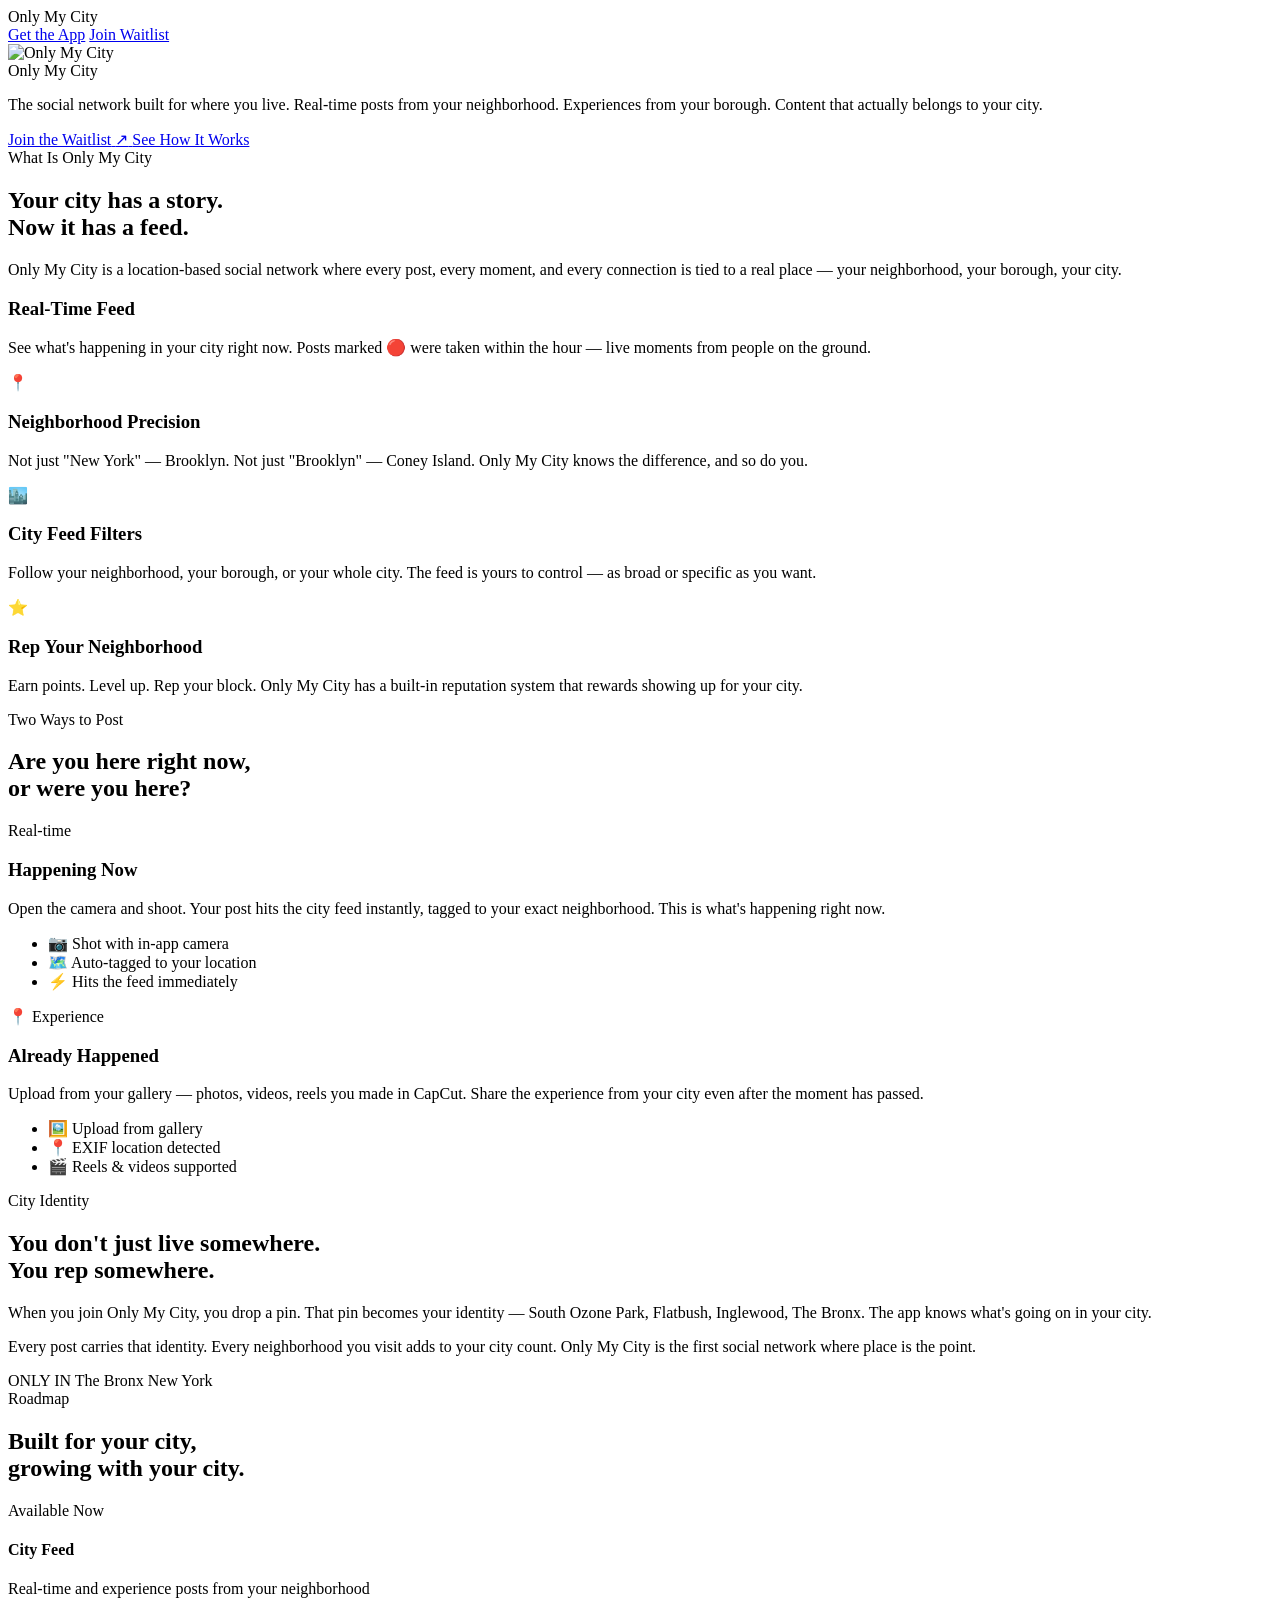
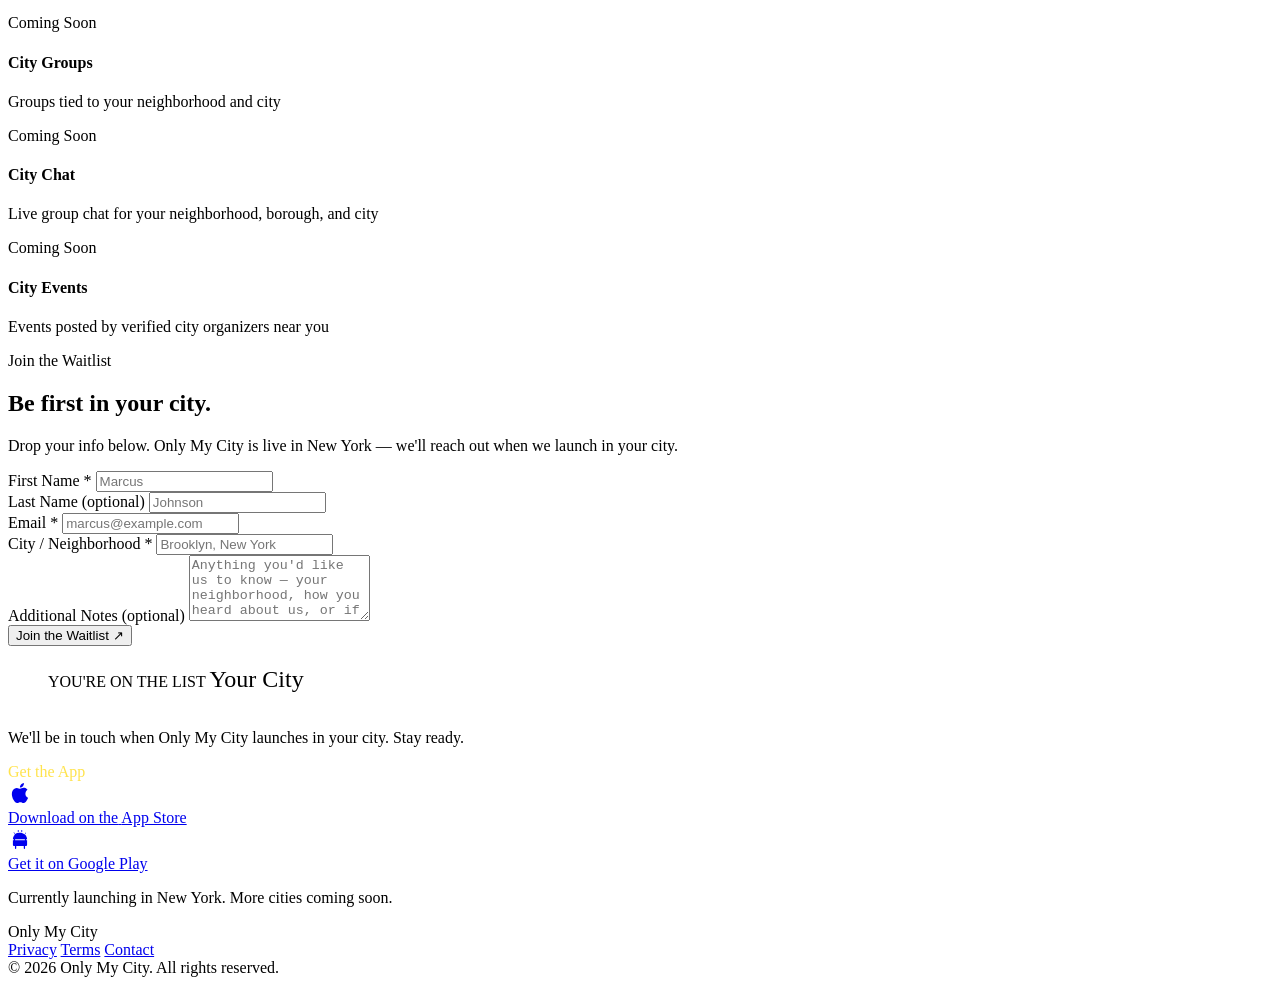
==== public/index.html @ d9947f93 "Initial" ====
<!DOCTYPE html>
<html lang="en">
<head>
	<meta name="generator" content="Hugo 0.159.0"><script src="/livereload.js?mindelay=10&amp;v=2&amp;port=1313&amp;path=livereload" data-no-instant defer></script>
  <meta charset="UTF-8" />
  <meta name="viewport" content="width=device-width, initial-scale=1.0" />
  <meta name="description" content="Only My City — the social network built for your city. Real-time posts, neighborhood feeds, and local experiences." />
  <title>Only My City — Only My City</title>
  <link rel="preconnect" href="https://fonts.googleapis.com" />
  <link href="https://fonts.googleapis.com/css2?family=Inter:wght@300;400;500&display=swap" rel="stylesheet" />
  <link rel="stylesheet" href="/css/style.css" />
</head>
<body>
  


<nav class="nav">
  <div class="nav-inner">
    <div class="nav-logo">Only My City</div>
    <div class="nav-cta">
      <a href="#download" class="btn-nav-ghost">Get the App</a>
      <a href="#waitlist" class="btn-nav">Join Waitlist</a>
    </div>
  </div>
</nav>


<section class="hero">
  <div class="hero-bg">  </div>
  <div class="hero-inner">
    <div class="hero-logo-wrap">
      <img src="/images/logo.png" alt="Only My City" class="hero-logo" />
      <div class="hero-logo-text">Only My City</div>
    </div>
    <p class="hero-sub">
      The social network built for where you live. Real-time posts from your neighborhood. Experiences from your borough. Content that actually belongs to your city.
    </p>
    <div class="hero-actions">
      <a href="#waitlist" class="btn-primary">
        <span>Join the Waitlist</span>
        <span class="btn-arrow">↗</span>
      </a>
      <a href="#how" class="btn-ghost">See How It Works</a>
    </div>
  </div>
    </div>
  </div>
</section>


<section class="what" id="how">
  <div class="container">
    <div class="section-label">What Is Only My City</div>
    <h2 class="section-title">Your city has a story.<br>Now it has a feed.</h2>
    <p class="section-sub">Only My City is a location-based social network where every post, every moment, and every connection is tied to a real place — your neighborhood, your borough, your city.</p>

    <div class="features-grid">
      <div class="feature-card">
        <div class="feature-icon">
          <span class="rt-dot-lg"></span>
        </div>
        <h3>Real-Time Feed</h3>
        <p>See what's happening in your city right now. Posts marked 🔴 were taken within the hour — live moments from people on the ground.</p>
      </div>
      <div class="feature-card">
        <div class="feature-icon">📍</div>
        <h3>Neighborhood Precision</h3>
        <p>Not just "New York" — Brooklyn. Not just "Brooklyn" — Coney Island. Only My City knows the difference, and so do you.</p>
      </div>
      <div class="feature-card">
        <div class="feature-icon">🏙️</div>
        <h3>City Feed Filters</h3>
        <p>Follow your neighborhood, your borough, or your whole city. The feed is yours to control — as broad or specific as you want.</p>
      </div>
      <div class="feature-card">
        <div class="feature-icon">⭐</div>
        <h3>Rep Your Neighborhood</h3>
        <p>Earn points. Level up. Rep your block. Only My City has a built-in reputation system that rewards showing up for your city.</p>
      </div>
    </div>
  </div>
</section>


<section class="types">
  <div class="container">
    <div class="section-label">Two Ways to Post</div>
    <h2 class="section-title">Are you here right now,<br>or were you here?</h2>
    <div class="types-grid">
      <div class="type-card type-rt">
        <div class="type-badge">
          <span class="rt-dot-lg"></span>
          <span>Real-time</span>
        </div>
        <h3>Happening Now</h3>
        <p>Open the camera and shoot. Your post hits the city feed instantly, tagged to your exact neighborhood. This is what's happening right now.</p>
        <ul>
          <li>📷 Shot with in-app camera</li>
          <li>🗺️ Auto-tagged to your location</li>
          <li>⚡ Hits the feed immediately</li>
        </ul>
      </div>
      <div class="type-card type-exp">
        <div class="type-badge type-badge-exp">
          <span>📍</span>
          <span>Experience</span>
        </div>
        <h3>Already Happened</h3>
        <p>Upload from your gallery — photos, videos, reels you made in CapCut. Share the experience from your city even after the moment has passed.</p>
        <ul>
          <li>🖼️ Upload from gallery</li>
          <li>📍 EXIF location detected</li>
          <li>🎬 Reels & videos supported</li>
        </ul>
      </div>
    </div>
  </div>
</section>


<section class="identity">
  <div class="container">
    <div class="identity-inner">
      <div class="identity-text">
        <div class="section-label">City Identity</div>
        <h2>You don't just live somewhere.<br>You rep somewhere.</h2>
        <p>When you join Only My City, you drop a pin. That pin becomes your identity — South Ozone Park, Flatbush, Inglewood, The Bronx. The app knows what's going on in your city.</p>
        <p>Every post carries that identity. Every neighborhood you visit adds to your city count. Only My City is the first social network where place is the point.</p>
      </div>
      <div class="identity-visual">
        <div class="sign-outer">
          <div class="sign-inner">
            <div class="bolt bolt-tl"></div>
            <div class="bolt bolt-tr"></div>
            <div class="bolt bolt-bl"></div>
            <div class="bolt bolt-br"></div>
            <span class="sign-label">ONLY IN</span>
            <span class="sign-city" id="identityCity">The Bronx</span>
            <span class="sign-sub" id="identitySub">New York</span>
          </div>
        </div>
      </div>
    </div>
  </div>
</section>


<section class="coming">
  <div class="container">
    <div class="section-label">Roadmap</div>
    <h2 class="section-title">Built for your city,<br>growing with your city.</h2>
    <div class="roadmap-grid">
      <div class="roadmap-item roadmap-live">
        <div class="roadmap-tag">Available Now</div>
        <h4>City Feed</h4>
        <p>Real-time and experience posts from your neighborhood</p>
      </div>
      <div class="roadmap-item">
        <div class="roadmap-tag">Coming Soon</div>
        <h4>City Groups</h4>
        <p>Groups tied to your neighborhood and city</p>
      </div>
      <div class="roadmap-item">
        <div class="roadmap-tag">Coming Soon</div>
        <h4>City Chat</h4>
        <p>Live group chat for your neighborhood, borough, and city</p>
      </div>
      <div class="roadmap-item">
        <div class="roadmap-tag">Coming Soon</div>
        <h4>City Events</h4>
        <p>Events posted by verified city organizers near you</p>
      </div>
    </div>
  </div>
</section>



<section class="waitlist" id="waitlist">
  <div class="container">
    <div class="waitlist-inner">
      <div class="section-label">Join the Waitlist</div>
      <h2 class="section-title">Be first in your city.</h2>
      <p class="section-sub">Drop your info below. Only My City is live in New York — we'll reach out when we launch in your city.</p>

      <form class="waitlist-form" id="waitlistForm">
        <div class="form-grid">

          <div class="form-field">
            <label class="form-label">First Name <span class="required">*</span></label>
            <input
              type="text"
              name="firstName"
              class="form-input"
              placeholder="Marcus"
              required
            />
          </div>

          <div class="form-field">
            <label class="form-label">Last Name <span class="optional">(optional)</span></label>
            <input
              type="text"
              name="lastName"
              class="form-input"
              placeholder="Johnson"
            />
          </div>

          <div class="form-field">
            <label class="form-label">Email <span class="required">*</span></label>
            <input
              type="email"
              name="email"
              class="form-input"
              placeholder="marcus@example.com"
              required
            />
          </div>

          <div class="form-field">
            <label class="form-label">City / Neighborhood <span class="required">*</span></label>
            <input
              type="text"
              name="city"
              class="form-input"
              placeholder="Brooklyn, New York"
              required
            />
          </div>

          <div class="form-field form-field-full">
            <label class="form-label">Additional Notes <span class="optional">(optional)</span></label>
            <textarea
              name="notes"
              class="form-input form-textarea"
              placeholder="Anything you'd like us to know — your neighborhood, how you heard about us, or if you want to talk to us..."
              rows="4"
            ></textarea>
          </div>

        </div>

        <div class="form-submit-wrap">
          <button type="submit" class="btn-submit" id="submitBtn">
            <span id="submitText">Join the Waitlist</span>
            <span class="btn-arrow">↗</span>
          </button>
        </div>

        <div class="form-success" id="formSuccess">
          <div class="success-sign">
            <div class="sign-outer" style="display:inline-block">
              <div class="sign-inner" style="padding: 20px 40px; min-width: auto;">
                <div class="bolt bolt-tl"></div>
                <div class="bolt bolt-tr"></div>
                <div class="bolt bolt-bl"></div>
                <div class="bolt bolt-br"></div>
                <span class="sign-label">YOU'RE ON THE LIST</span>
                <span class="sign-city" style="font-size:24px" id="successCity">Your City</span>
              </div>
            </div>
          </div>
          <p class="success-text">We'll be in touch when Only My City launches in your city. Stay ready.</p>
        </div>

      </form>
    </div>
  </div>
</section>


<section class="download" id="download">
  <div class="download-bg">  </div>
  <div class="container">
    <div class="download-inner">
      <div class="section-label" style="color:rgba(255,215,0,0.7)">Get the App</div>
      <div class="download-actions">
        <a href="#" class="store-btn store-ios">
          <div class="store-icon">
            <svg viewBox="0 0 24 24" fill="currentColor" width="24" height="24"><path d="M18.71 19.5c-.83 1.24-1.71 2.45-3.05 2.47-1.34.03-1.77-.79-3.29-.79-1.53 0-2 .77-3.27.82-1.31.05-2.3-1.32-3.14-2.53C4.25 17 2.94 12.45 4.7 9.39c.87-1.52 2.43-2.48 4.12-2.51 1.28-.02 2.5.87 3.29.87.78 0 2.26-1.07 3.8-.91.65.03 2.47.26 3.64 1.98-.09.06-2.17 1.28-2.15 3.81.03 3.02 2.65 4.03 2.68 4.04-.03.07-.42 1.44-1.38 2.83M13 3.5c.73-.83 1.94-1.46 2.94-1.5.13 1.17-.34 2.35-1.04 3.19-.69.85-1.83 1.51-2.95 1.42-.15-1.15.41-2.35 1.05-3.11z"/></svg>
          </div>
          <div class="store-text">
            <span class="store-label">Download on the</span>
            <span class="store-name">App Store</span>
          </div>
        </a>
        <a href="#" class="store-btn store-android">
          <div class="store-icon">
            <svg viewBox="0 0 24 24" fill="currentColor" width="24" height="24"><path d="M17.523 15.341c-.354 0-.64-.286-.64-.64V8.91c0-.354.286-.64.64-.64.353 0 .64.286.64.64v5.791c0 .354-.287.64-.64.64m-11.046 0c-.354 0-.64-.286-.64-.64V8.91c0-.354.286-.64.64-.64.353 0 .64.286.64.64v5.791c0 .354-.287.64-.64.64M6.741 7.2l-1.03-1.786a.22.22 0 0 1 .08-.302.222.222 0 0 1 .302.08L7.15 6.99A6.928 6.928 0 0 1 12 5.867c1.745 0 3.332.643 4.55 1.694l1.057-1.868a.222.222 0 0 1 .302-.08c.107.062.144.2.08.302L16.96 7.7C18.27 8.817 19.1 10.448 19.1 12.27H4.9c0-1.82.83-3.451 1.841-4.57M9.571 4.063a.748.748 0 1 1 1.497 0 .748.748 0 0 1-1.497 0m3.361 0a.748.748 0 1 1 1.497 0 .748.748 0 0 1-1.497 0M4.9 13.226h14.2v4.476c0 .69-.56 1.25-1.25 1.25h-.8v2.41a.64.64 0 0 1-1.28 0v-2.41H8.23v2.41a.64.64 0 0 1-1.28 0v-2.41h-.8c-.69 0-1.25-.56-1.25-1.25v-4.476z"/></svg>
          </div>
          <div class="store-text">
            <span class="store-label">Get it on</span>
            <span class="store-name">Google Play</span>
          </div>
        </a>
      </div>
      <p class="download-note">Currently launching in New York. More cities coming soon.</p>
    </div>
  </div>
</section>


<footer class="footer">
  <div class="container">
    <div class="footer-inner">
      <div class="footer-logo">Only My City</div>
      <div class="footer-links">
        <a href="#">Privacy</a>
        <a href="#">Terms</a>
        <a href="#">Contact</a>
      </div>
      <div class="footer-copy">© 2026 Only My City. All rights reserved.</div>
    </div>
  </div>
</footer>


  <script src="/js/main.js"></script>
</body>
</html>
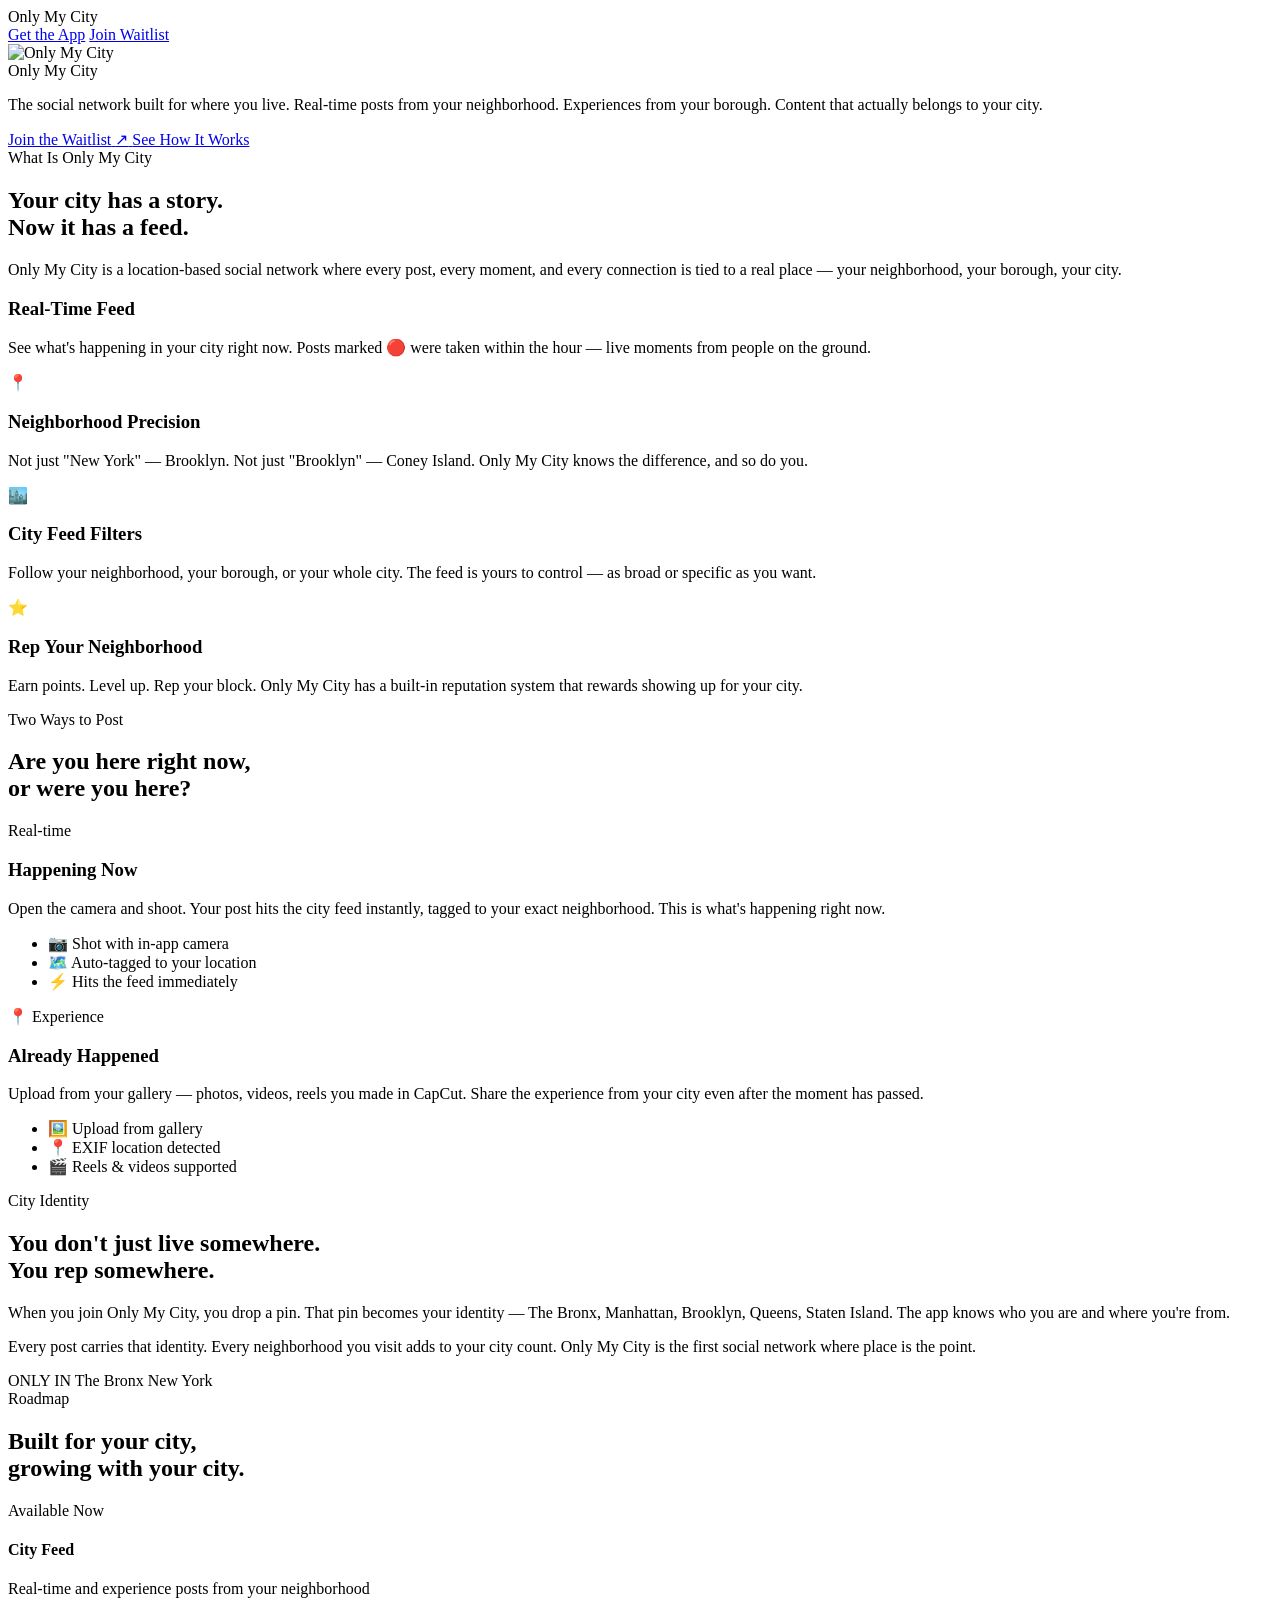
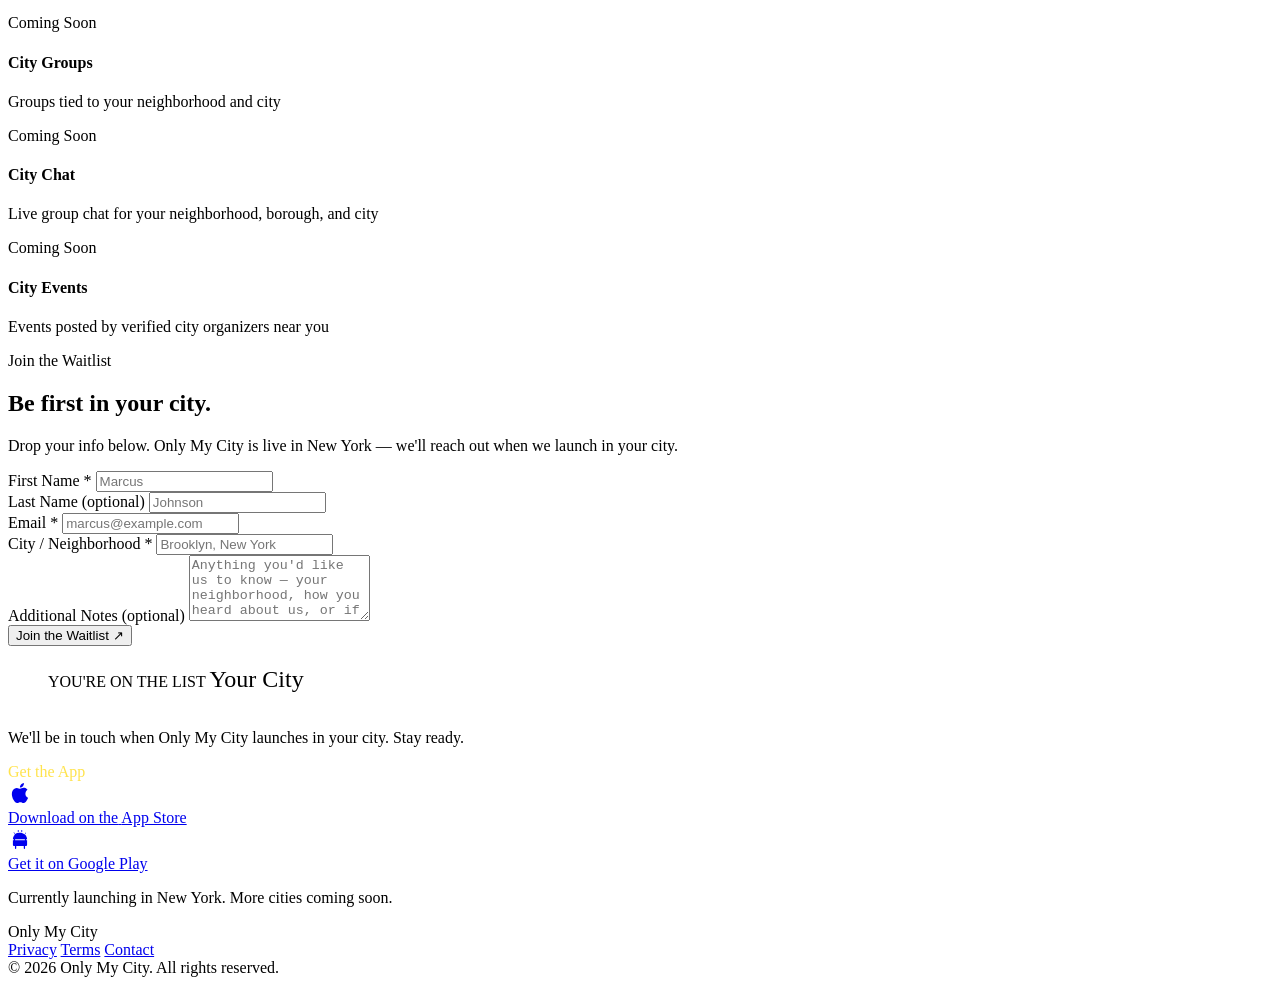
==== commit 959db960: "Tweak updates" ====
--- a/public/index.html
+++ b/public/index.html
@@ -124,7 +124,7 @@
       <div class="identity-text">
         <div class="section-label">City Identity</div>
         <h2>You don't just live somewhere.<br>You rep somewhere.</h2>
-        <p>When you join Only My City, you drop a pin. That pin becomes your identity — South Ozone Park, Flatbush, Inglewood, The Bronx. The app knows what's going on in your city.</p>
+        <p>When you join Only My City, you drop a pin. That pin becomes your identity — The Bronx, Manhattan, Brooklyn, Queens, Staten Island. The app knows who you are and where you're from.</p>
         <p>Every post carries that identity. Every neighborhood you visit adds to your city count. Only My City is the first social network where place is the point.</p>
       </div>
       <div class="identity-visual">
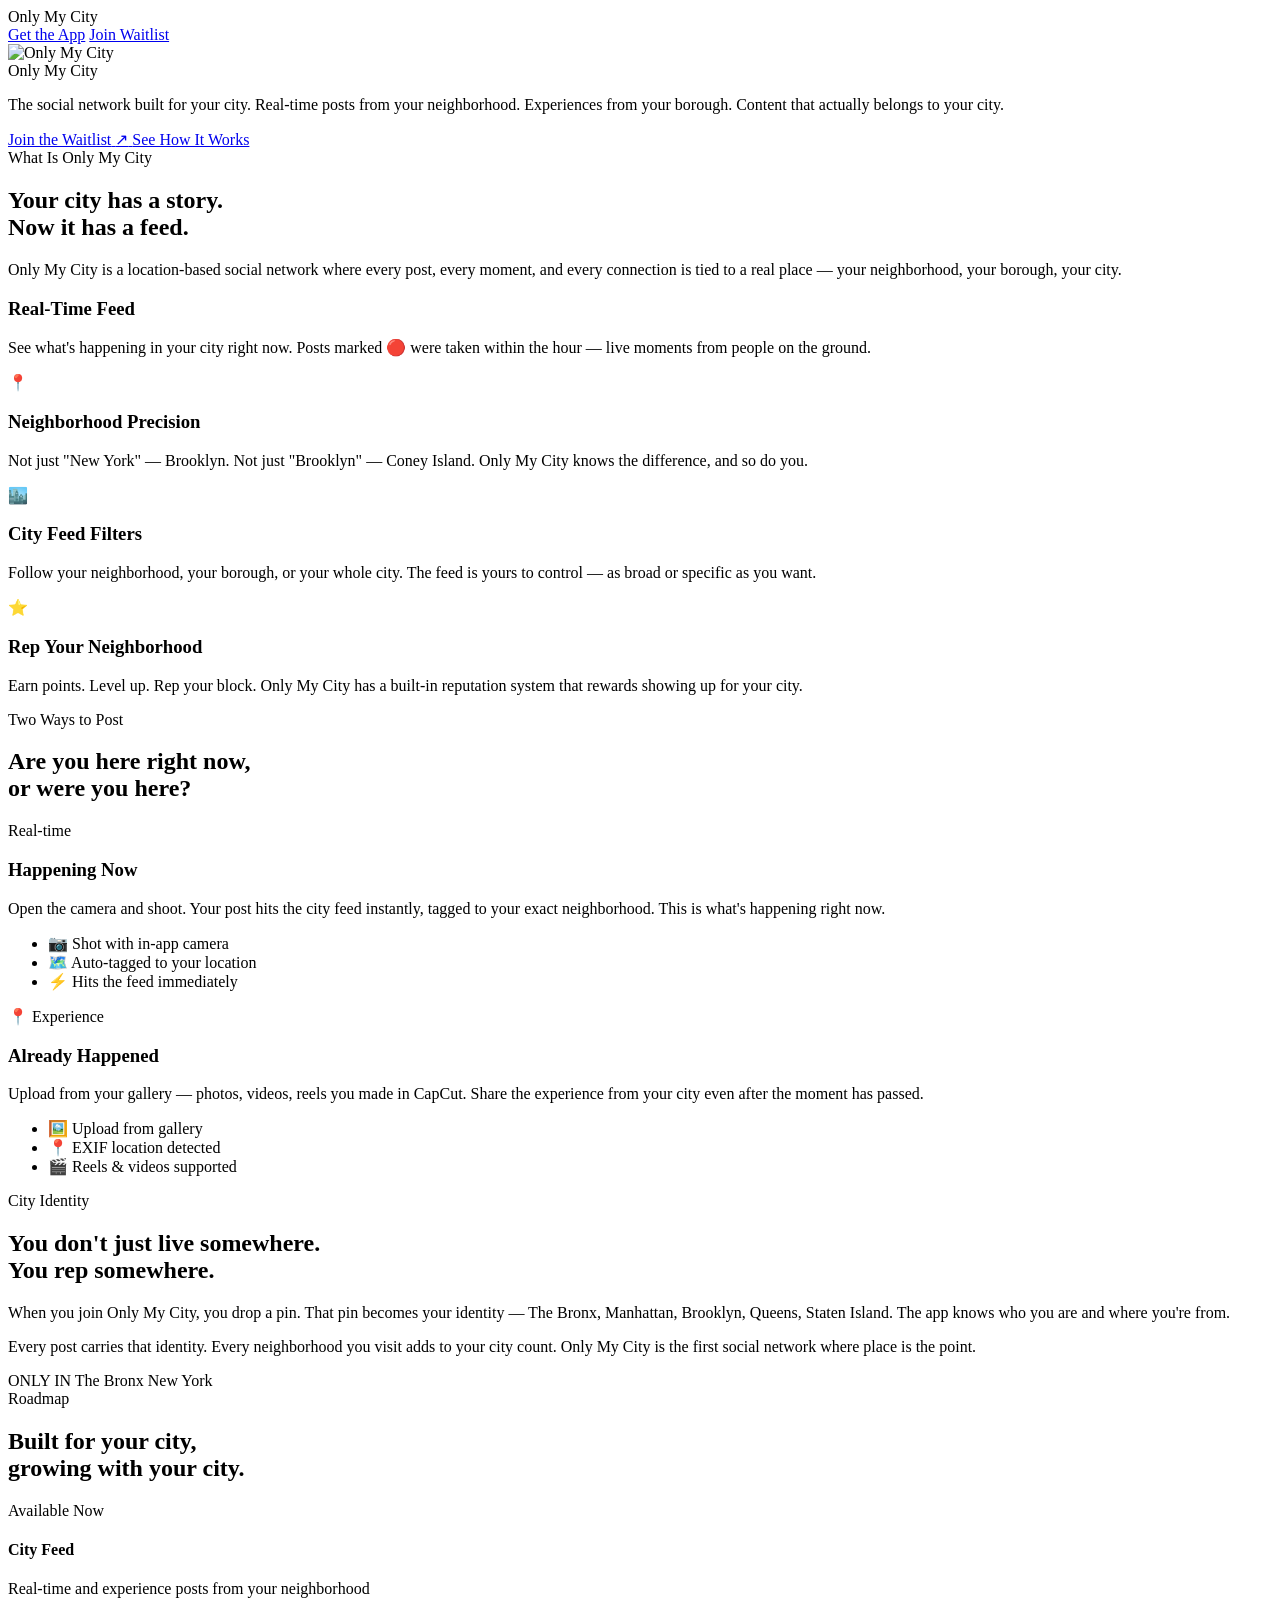
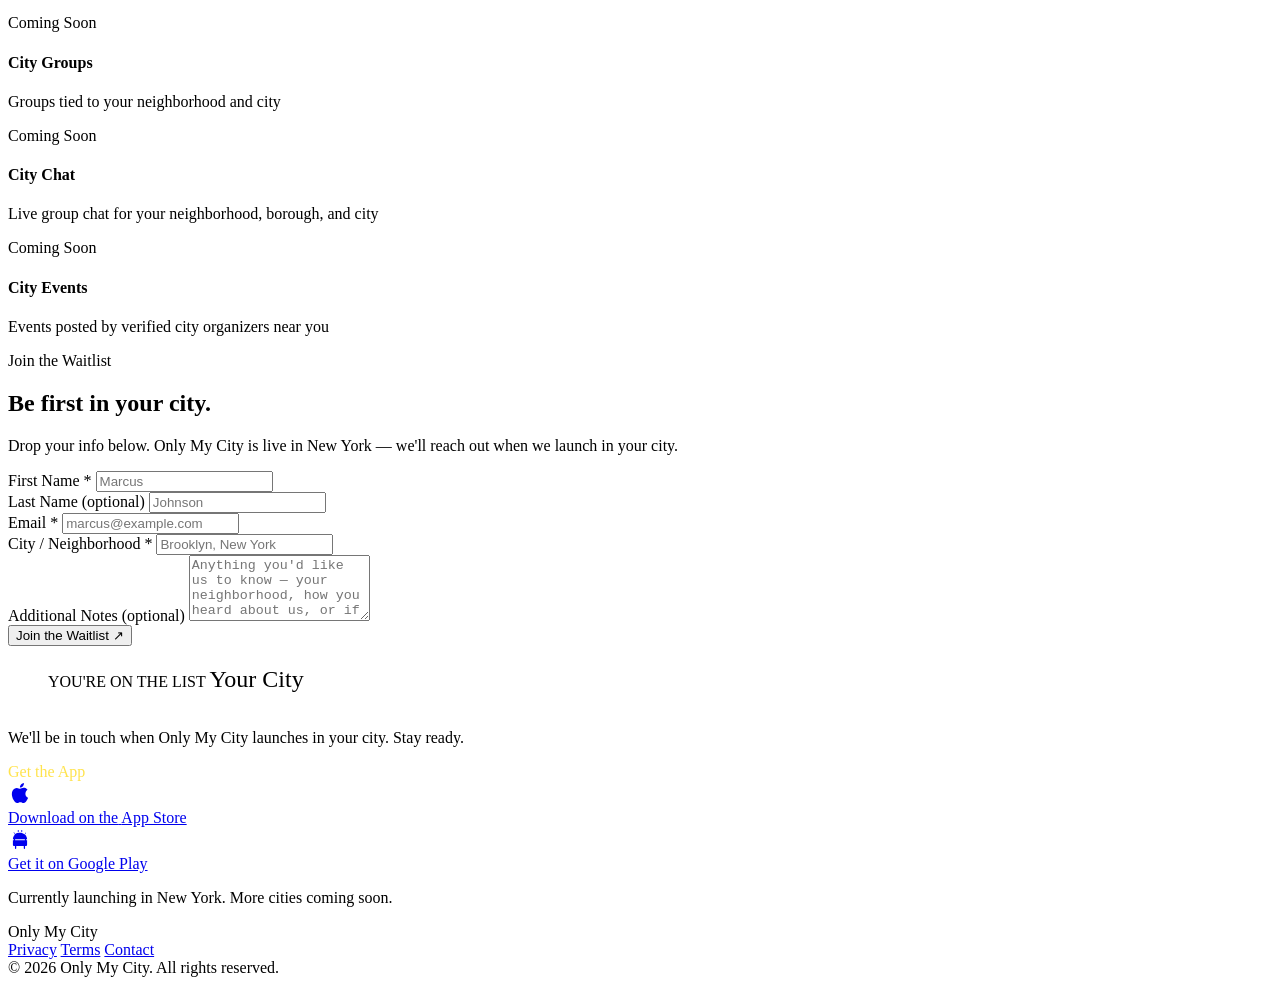
==== commit 131fec0a: "Align centering and Staten Island display" ====
--- a/public/index.html
+++ b/public/index.html
@@ -33,7 +33,7 @@
       <div class="hero-logo-text">Only My City</div>
     </div>
     <p class="hero-sub">
-      The social network built for where you live. Real-time posts from your neighborhood. Experiences from your borough. Content that actually belongs to your city.
+      The social network built for your city. Real-time posts from your neighborhood. Experiences from your borough. Content that actually belongs to your city.
     </p>
     <div class="hero-actions">
       <a href="#waitlist" class="btn-primary">
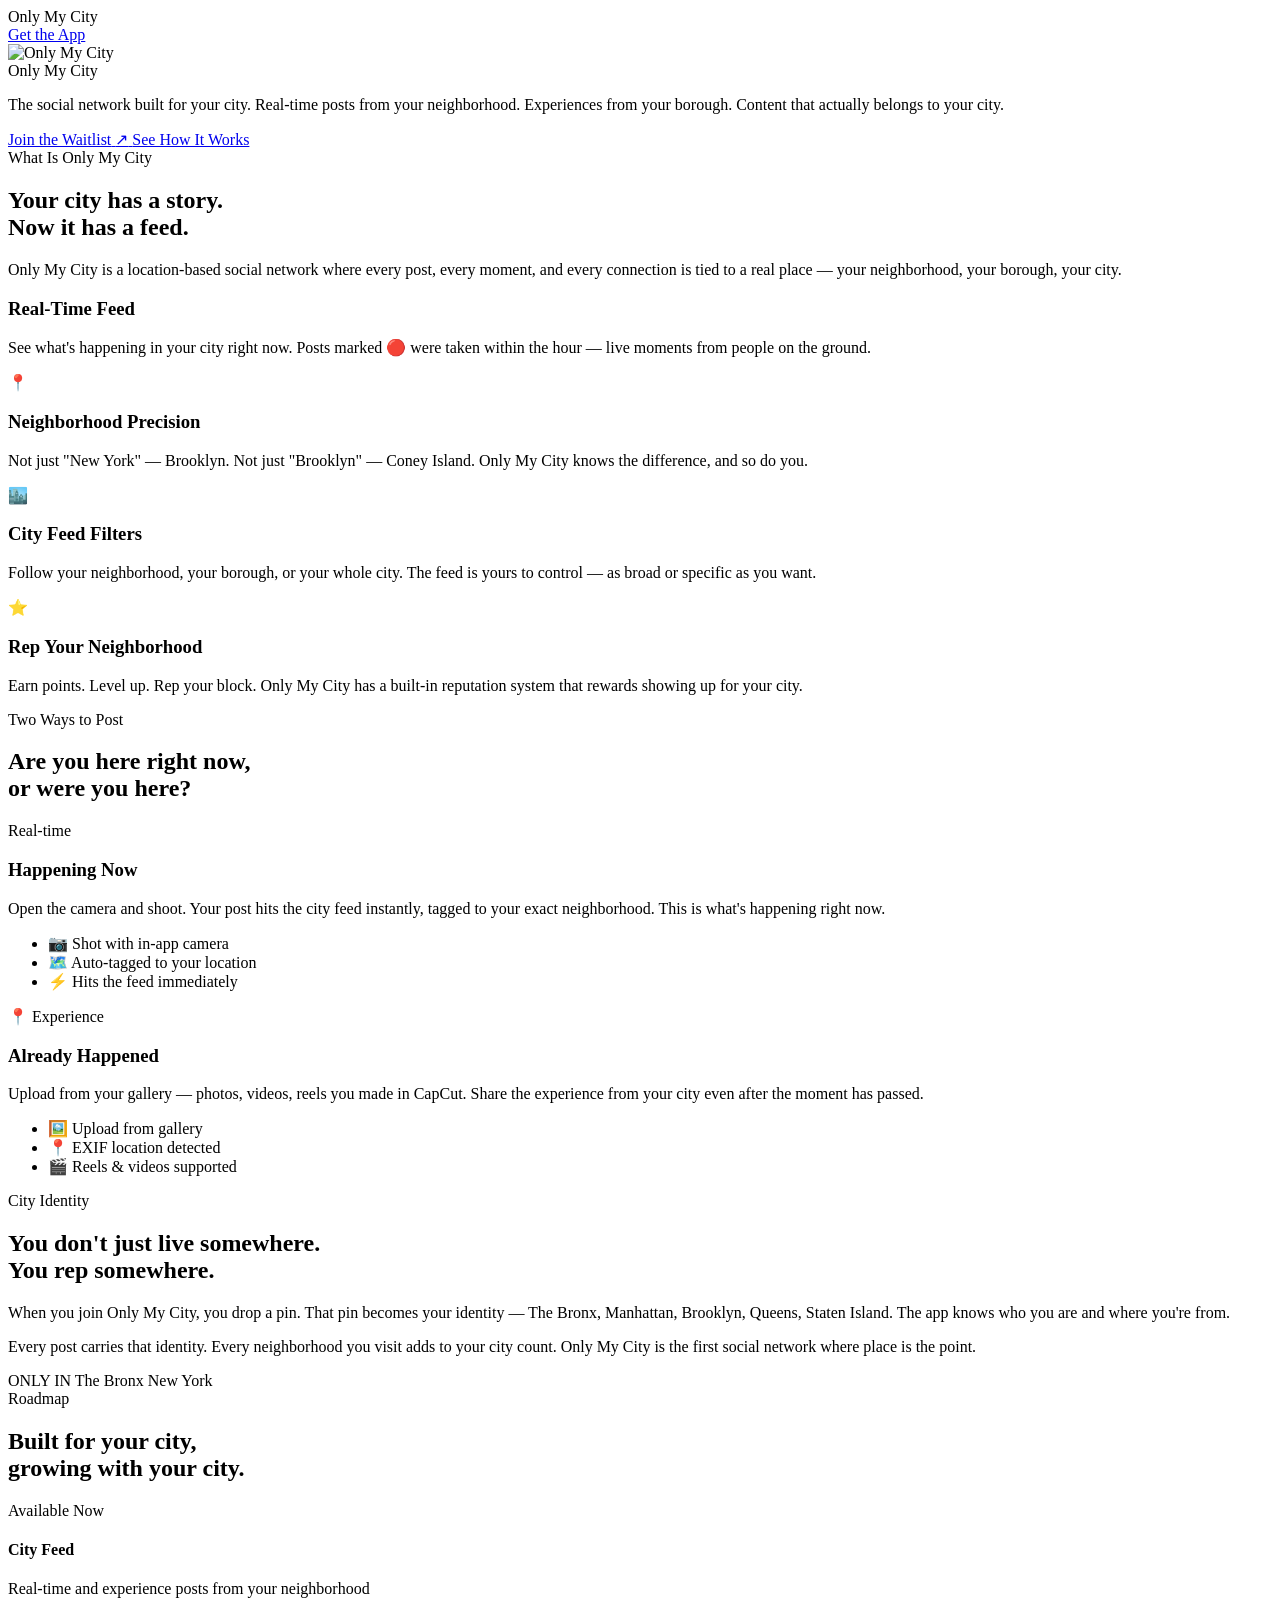
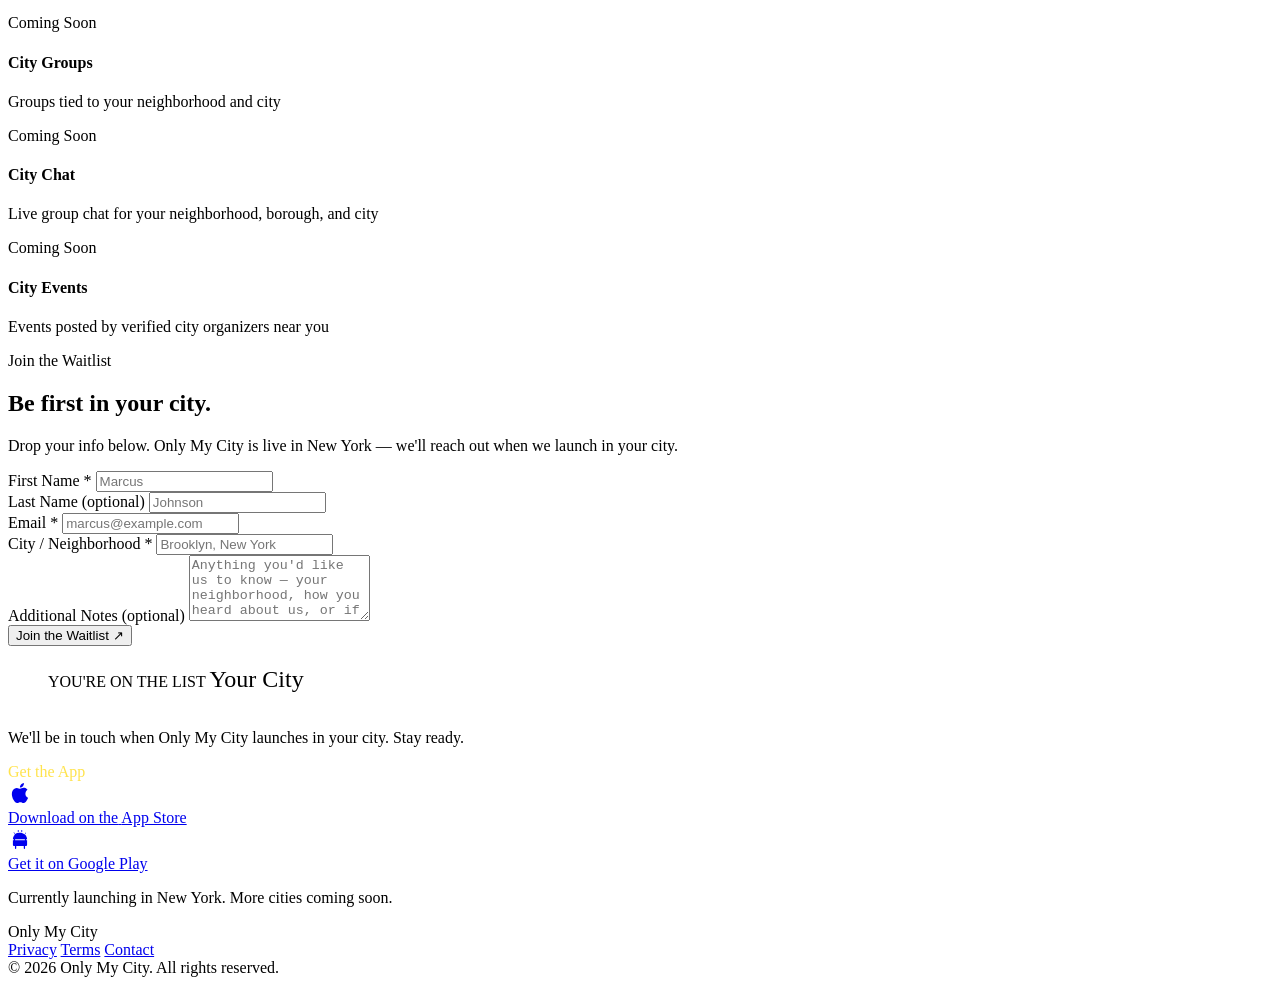
==== commit 0b39a197: "Remove button" ====
--- a/public/index.html
+++ b/public/index.html
@@ -1,7 +1,7 @@
 <!DOCTYPE html>
 <html lang="en">
 <head>
-	<meta name="generator" content="Hugo 0.159.0"><script src="/livereload.js?mindelay=10&amp;v=2&amp;port=1313&amp;path=livereload" data-no-instant defer></script>
+	<meta name="generator" content="Hugo 0.159.0"><script src="/livereload.js?mindelay=10&amp;v=2&amp;port=50357&amp;path=livereload" data-no-instant defer></script>
   <meta charset="UTF-8" />
   <meta name="viewport" content="width=device-width, initial-scale=1.0" />
   <meta name="description" content="Only My City — the social network built for your city. Real-time posts, neighborhood feeds, and local experiences." />
@@ -18,8 +18,7 @@
   <div class="nav-inner">
     <div class="nav-logo">Only My City</div>
     <div class="nav-cta">
-      <a href="#download" class="btn-nav-ghost">Get the App</a>
-      <a href="#waitlist" class="btn-nav">Join Waitlist</a>
+      <a href="#download" class="btn-nav">Get the App</a>
     </div>
   </div>
 </nav>
